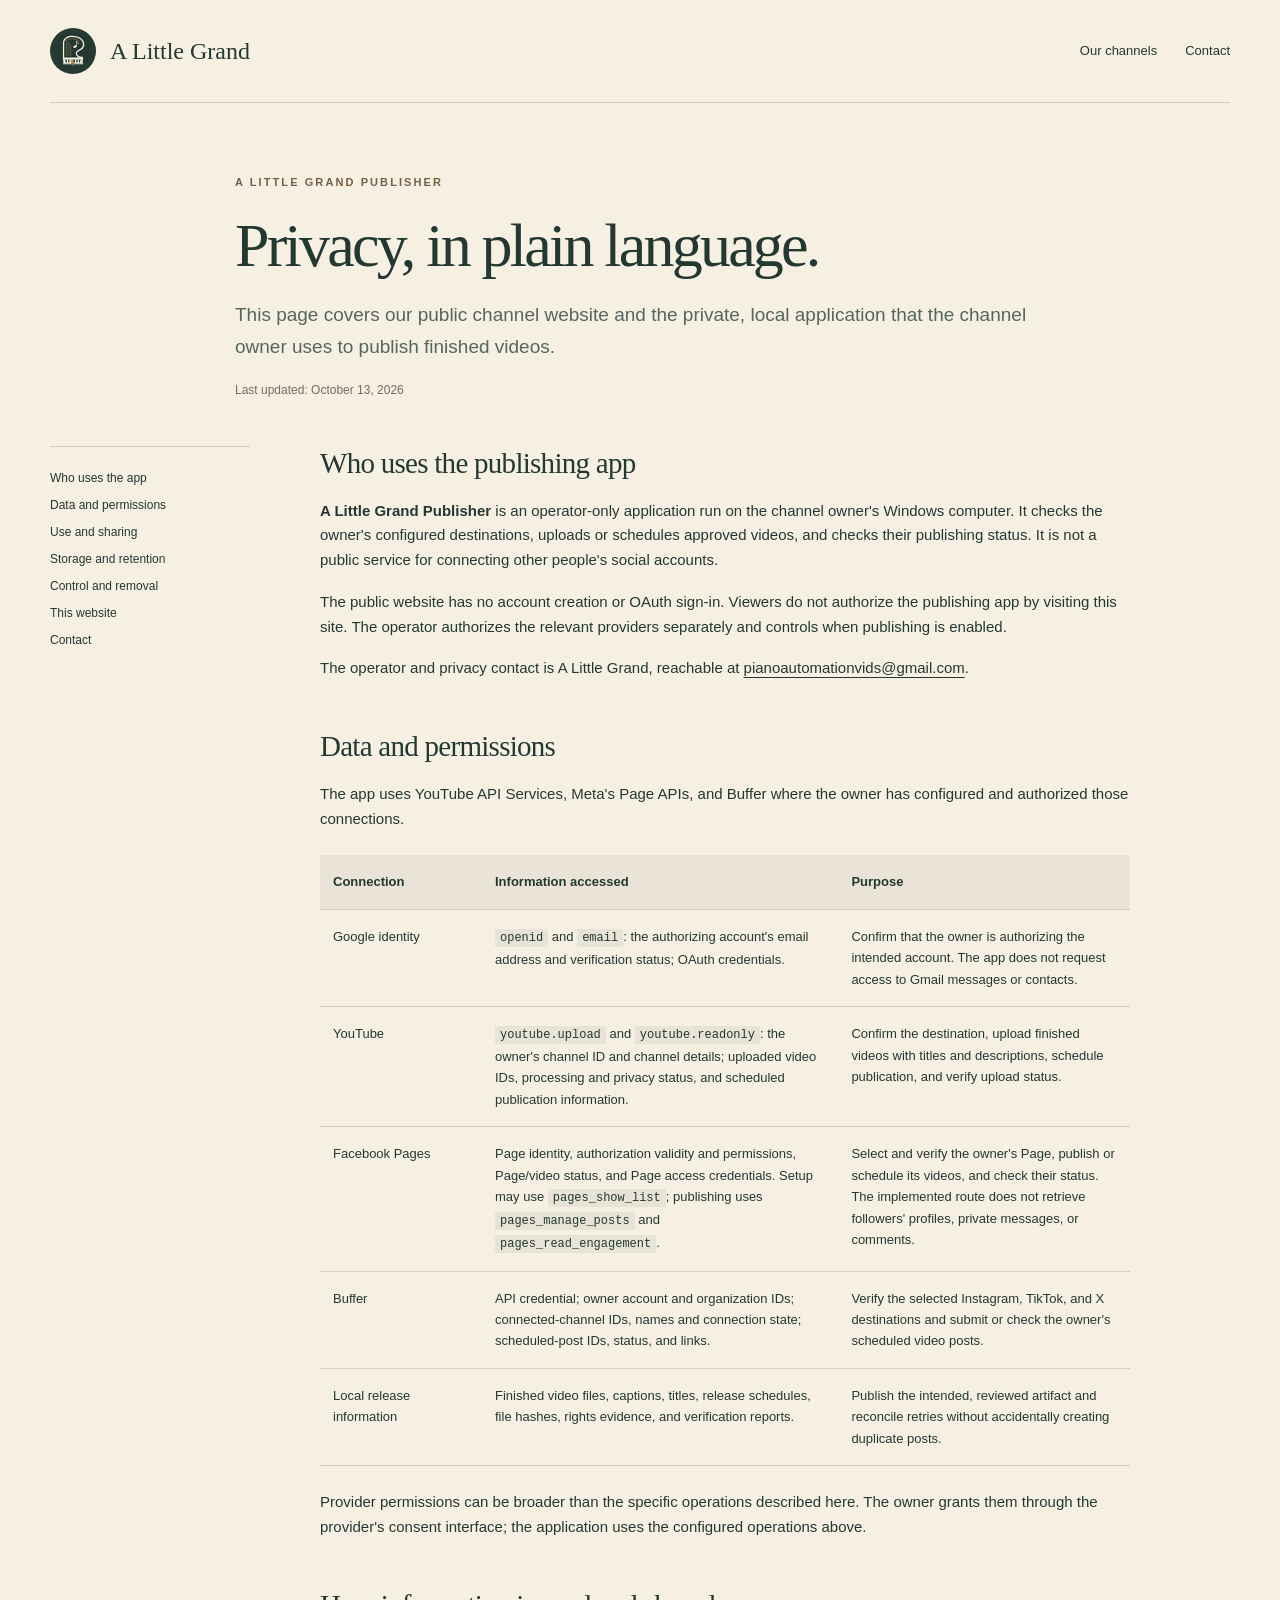
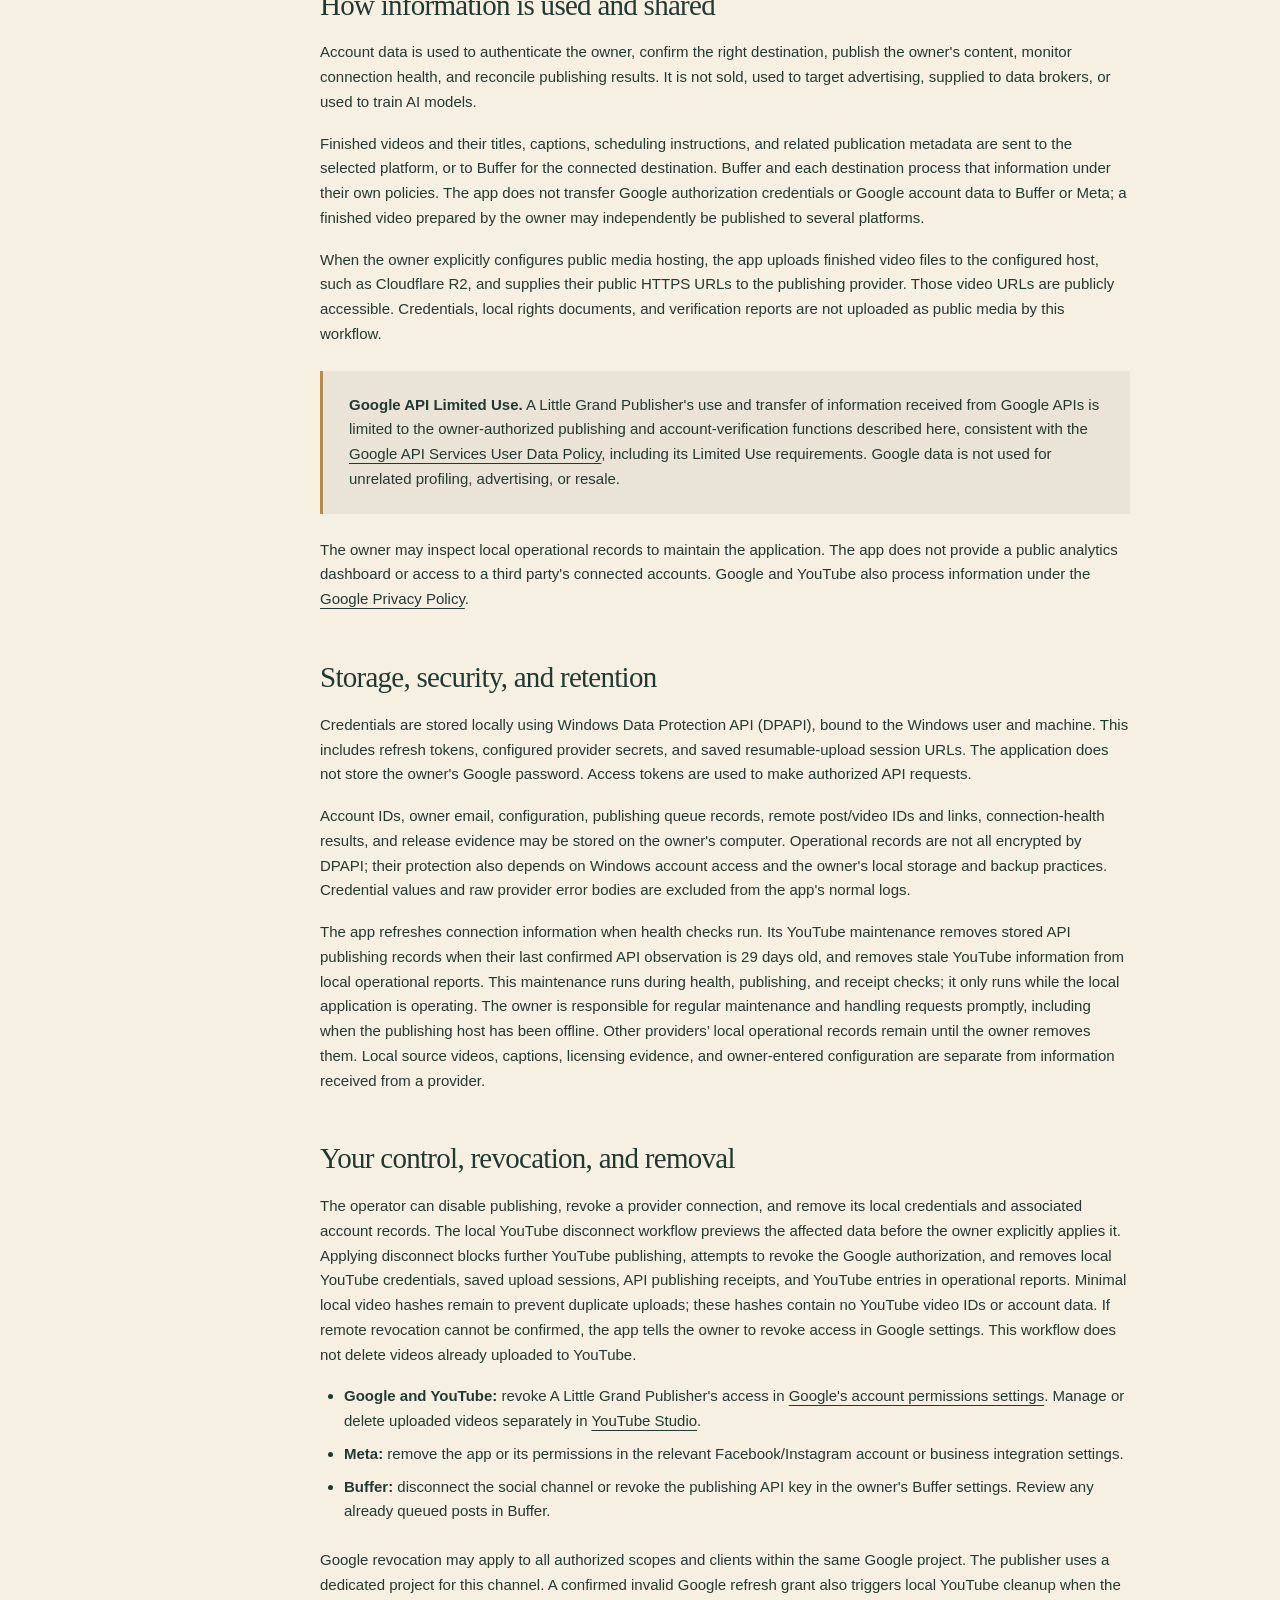
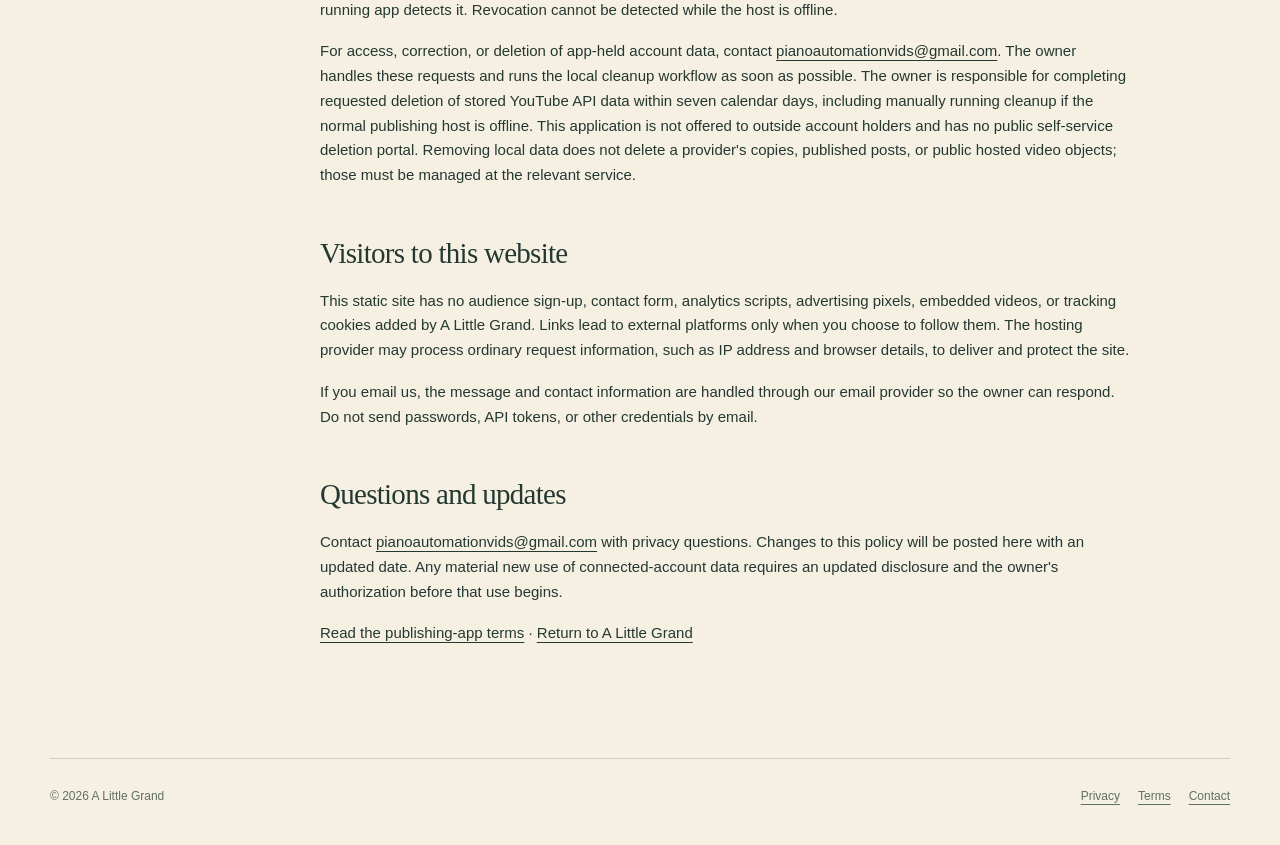
==== privacy.html @ bc4a66a6 "Publish A Little Grand channel site and app policies" ====
<!doctype html><html lang="en"><head><meta charset="utf-8"><meta name="viewport" content="width=device-width,initial-scale=1"><title>Privacy — A Little Grand Publisher</title><meta name="description" content="How A Little Grand's operator-only publishing application accesses, uses, stores, and shares account information."><meta name="theme-color" content="#243832"><meta name="referrer" content="strict-origin-when-cross-origin"><link rel="icon" href="assets/icon.png"><link rel="stylesheet" href="style.css"></head><body>
<a class="skip" href="#main">Skip to content</a><header class="site-header wrap"><a class="brand" href="./"><img src="assets/mark.svg" alt="" width="46" height="46">A Little Grand</a><nav class="nav" aria-label="Main"><a href="./#listen">Our channels</a><a href="mailto:pianoautomationvids@gmail.com">Contact</a></nav></header>
<main id="main" class="wrap"><div class="legal-heading"><p class="eyebrow">A Little Grand Publisher</p><h1>Privacy, in plain language.</h1><p class="summary">This page covers our public channel website and the private, local application that the channel owner uses to publish finished videos.</p><p class="updated">Last updated: October 13, 2026</p></div>
<div class="legal-layout"><nav class="legal-toc" aria-label="Privacy contents"><a href="#publisher">Who uses the app</a><a href="#data">Data and permissions</a><a href="#sharing">Use and sharing</a><a href="#storage">Storage and retention</a><a href="#control">Control and removal</a><a href="#website">This website</a><a href="#contact">Contact</a></nav><article class="legal-content">
<h2 id="publisher">Who uses the publishing app</h2><p><strong>A Little Grand Publisher</strong> is an operator-only application run on the channel owner's Windows computer. It checks the owner's configured destinations, uploads or schedules approved videos, and checks their publishing status. It is not a public service for connecting other people's social accounts.</p><p>The public website has no account creation or OAuth sign-in. Viewers do not authorize the publishing app by visiting this site. The operator authorizes the relevant providers separately and controls when publishing is enabled.</p><p>The operator and privacy contact is A Little Grand, reachable at <a href="mailto:pianoautomationvids@gmail.com">pianoautomationvids@gmail.com</a>.</p>
<h2 id="data">Data and permissions</h2><p>The app uses YouTube API Services, Meta's Page APIs, and Buffer where the owner has configured and authorized those connections.</p><table><thead><tr><th>Connection</th><th>Information accessed</th><th>Purpose</th></tr></thead><tbody>
<tr><td>Google identity</td><td><code>openid</code> and <code>email</code>: the authorizing account's email address and verification status; OAuth credentials.</td><td>Confirm that the owner is authorizing the intended account. The app does not request access to Gmail messages or contacts.</td></tr>
<tr><td>YouTube</td><td><code>youtube.upload</code> and <code>youtube.readonly</code>: the owner's channel ID and channel details; uploaded video IDs, processing and privacy status, and scheduled publication information.</td><td>Confirm the destination, upload finished videos with titles and descriptions, schedule publication, and verify upload status.</td></tr>
<tr><td>Facebook Pages</td><td>Page identity, authorization validity and permissions, Page/video status, and Page access credentials. Setup may use <code>pages_show_list</code>; publishing uses <code>pages_manage_posts</code> and <code>pages_read_engagement</code>.</td><td>Select and verify the owner's Page, publish or schedule its videos, and check their status. The implemented route does not retrieve followers' profiles, private messages, or comments.</td></tr>
<tr><td>Buffer</td><td>API credential; owner account and organization IDs; connected-channel IDs, names and connection state; scheduled-post IDs, status, and links.</td><td>Verify the selected Instagram, TikTok, and X destinations and submit or check the owner's scheduled video posts.</td></tr>
<tr><td>Local release information</td><td>Finished video files, captions, titles, release schedules, file hashes, rights evidence, and verification reports.</td><td>Publish the intended, reviewed artifact and reconcile retries without accidentally creating duplicate posts.</td></tr>
</tbody></table><p>Provider permissions can be broader than the specific operations described here. The owner grants them through the provider's consent interface; the application uses the configured operations above.</p>
<h2 id="sharing">How information is used and shared</h2><p>Account data is used to authenticate the owner, confirm the right destination, publish the owner's content, monitor connection health, and reconcile publishing results. It is not sold, used to target advertising, supplied to data brokers, or used to train AI models.</p><p>Finished videos and their titles, captions, scheduling instructions, and related publication metadata are sent to the selected platform, or to Buffer for the connected destination. Buffer and each destination process that information under their own policies. The app does not transfer Google authorization credentials or Google account data to Buffer or Meta; a finished video prepared by the owner may independently be published to several platforms.</p><p>When the owner explicitly configures public media hosting, the app uploads finished video files to the configured host, such as Cloudflare R2, and supplies their public HTTPS URLs to the publishing provider. Those video URLs are publicly accessible. Credentials, local rights documents, and verification reports are not uploaded as public media by this workflow.</p><div class="notice"><p><strong>Google API Limited Use.</strong> A Little Grand Publisher's use and transfer of information received from Google APIs is limited to the owner-authorized publishing and account-verification functions described here, consistent with the <a href="https://developers.google.com/terms/api-services-user-data-policy">Google API Services User Data Policy</a>, including its Limited Use requirements. Google data is not used for unrelated profiling, advertising, or resale.</p></div><p>The owner may inspect local operational records to maintain the application. The app does not provide a public analytics dashboard or access to a third party's connected accounts. Google and YouTube also process information under the <a href="https://policies.google.com/privacy">Google Privacy Policy</a>.</p>
<h2 id="storage">Storage, security, and retention</h2><p>Credentials are stored locally using Windows Data Protection API (DPAPI), bound to the Windows user and machine. This includes refresh tokens, configured provider secrets, and saved resumable-upload session URLs. The application does not store the owner's Google password. Access tokens are used to make authorized API requests.</p><p>Account IDs, owner email, configuration, publishing queue records, remote post/video IDs and links, connection-health results, and release evidence may be stored on the owner's computer. Operational records are not all encrypted by DPAPI; their protection also depends on Windows account access and the owner's local storage and backup practices. Credential values and raw provider error bodies are excluded from the app's normal logs.</p><p>The app refreshes connection information when health checks run. Its YouTube maintenance removes stored API publishing records when their last confirmed API observation is 29 days old, and removes stale YouTube information from local operational reports. This maintenance runs during health, publishing, and receipt checks; it only runs while the local application is operating. The owner is responsible for regular maintenance and handling requests promptly, including when the publishing host has been offline. Other providers’ local operational records remain until the owner removes them. Local source videos, captions, licensing evidence, and owner-entered configuration are separate from information received from a provider.</p>
<h2 id="control">Your control, revocation, and removal</h2><p>The operator can disable publishing, revoke a provider connection, and remove its local credentials and associated account records. The local YouTube disconnect workflow previews the affected data before the owner explicitly applies it. Applying disconnect blocks further YouTube publishing, attempts to revoke the Google authorization, and removes local YouTube credentials, saved upload sessions, API publishing receipts, and YouTube entries in operational reports. Minimal local video hashes remain to prevent duplicate uploads; these hashes contain no YouTube video IDs or account data. If remote revocation cannot be confirmed, the app tells the owner to revoke access in Google settings. This workflow does not delete videos already uploaded to YouTube.</p><ul><li><strong>Google and YouTube:</strong> revoke A Little Grand Publisher's access in <a href="https://security.google.com/settings/security/permissions">Google's account permissions settings</a>. Manage or delete uploaded videos separately in <a href="https://studio.youtube.com/">YouTube Studio</a>.</li><li><strong>Meta:</strong> remove the app or its permissions in the relevant Facebook/Instagram account or business integration settings.</li><li><strong>Buffer:</strong> disconnect the social channel or revoke the publishing API key in the owner's Buffer settings. Review any already queued posts in Buffer.</li></ul><p>Google revocation may apply to all authorized scopes and clients within the same Google project. The publisher uses a dedicated project for this channel. A confirmed invalid Google refresh grant also triggers local YouTube cleanup when the running app detects it. Revocation cannot be detected while the host is offline.</p><p>For access, correction, or deletion of app-held account data, contact <a href="mailto:pianoautomationvids@gmail.com?subject=Publishing%20app%20data%20request">pianoautomationvids@gmail.com</a>. The owner handles these requests and runs the local cleanup workflow as soon as possible. The owner is responsible for completing requested deletion of stored YouTube API data within seven calendar days, including manually running cleanup if the normal publishing host is offline. This application is not offered to outside account holders and has no public self-service deletion portal. Removing local data does not delete a provider's copies, published posts, or public hosted video objects; those must be managed at the relevant service.</p>
<h2 id="website">Visitors to this website</h2><p>This static site has no audience sign-up, contact form, analytics scripts, advertising pixels, embedded videos, or tracking cookies added by A Little Grand. Links lead to external platforms only when you choose to follow them. The hosting provider may process ordinary request information, such as IP address and browser details, to deliver and protect the site.</p><p>If you email us, the message and contact information are handled through our email provider so the owner can respond. Do not send passwords, API tokens, or other credentials by email.</p>
<h2 id="contact">Questions and updates</h2><p>Contact <a href="mailto:pianoautomationvids@gmail.com">pianoautomationvids@gmail.com</a> with privacy questions. Changes to this policy will be posted here with an updated date. Any material new use of connected-account data requires an updated disclosure and the owner's authorization before that use begins.</p><p><a href="terms.html">Read the publishing-app terms</a> · <a href="./">Return to A Little Grand</a></p>
</article></div></main><footer class="site-footer wrap"><div>© 2026 A Little Grand</div><nav class="footer-links" aria-label="Legal"><a href="privacy.html" aria-current="page">Privacy</a><a href="terms.html">Terms</a><a href="mailto:pianoautomationvids@gmail.com">Contact</a></nav></footer></body></html>
---- style.css ----
:root{--ivory:#f6f0e3;--paper:#fcf8ef;--green:#243832;--brass:#b98c4d;--muted:#62716b;--line:#d6cebd;color-scheme:light}*{box-sizing:border-box}html{scroll-behavior:smooth}body{margin:0;background:var(--ivory);color:var(--green);font-family:Arial,Helvetica,sans-serif;font-size:16px;line-height:1.65}a{color:inherit;text-underline-offset:4px}a:hover{color:#855e2c}a:focus-visible{outline:3px solid var(--brass);outline-offset:5px}.wrap{width:min(1180px,calc(100% - 80px));margin-inline:auto}.skip{position:absolute;left:20px;top:-100px;background:var(--paper);padding:10px 20px;z-index:9}.skip:focus{top:10px}.site-header{display:flex;align-items:center;justify-content:space-between;padding:28px 0;border-bottom:1px solid var(--line);gap:20px}.brand{display:flex;gap:14px;align-items:center;text-decoration:none;font:24px Georgia,serif;white-space:nowrap}.brand img{width:46px;height:46px;border-radius:50%}.nav{display:flex;gap:28px;font-size:13px}.nav a{text-decoration:none}.eyebrow{text-transform:uppercase;letter-spacing:.19em;font-size:11px;font-weight:700;color:#756044}.hero{display:grid;grid-template-columns:1.15fr 1fr;align-items:center;gap:60px;padding:96px 0 104px}.hero h1{font:clamp(46px,5.9vw,79px)/1.07 Georgia,serif;font-weight:400;letter-spacing:-.055em;margin:24px 0 27px}.hero h1 em{font-weight:400;color:#936c37}.hero .intro{max-width:460px;font-size:17px;color:#596860}.hero-actions{display:flex;flex-wrap:wrap;gap:20px;align-items:center;margin-top:34px}.button{display:inline-flex;align-items:center;gap:30px;padding:13px 22px;background:var(--green);color:var(--ivory);text-decoration:none;font-size:13px;letter-spacing:.03em}.button:hover{background:#3c5145;color:var(--paper)}.text-link{font-size:13px}.hero-art{position:relative;background:var(--green);aspect-ratio:1/1.11;display:flex;align-items:center;justify-content:center;border-radius:47% 47% 1px 1px;overflow:hidden}.hero-art:before{content:"";position:absolute;inset:22px;border:1px solid #b98c4d45;border-radius:47% 47% 1px 1px;pointer-events:none}.hero-art img{width:96%;height:auto}.hero-art .art-label{position:absolute;bottom:28px;color:#dac295;font-size:10px;letter-spacing:.24em;text-transform:uppercase}.staff-divider{height:24px;background:repeating-linear-gradient(to bottom,transparent 0,transparent 4px,var(--line) 4px,var(--line) 5px,transparent 5px,transparent 6px);opacity:.65}.section{padding:76px 0}.section-heading{display:flex;justify-content:space-between;align-items:flex-end;gap:30px;margin-bottom:34px}.section h2{font:40px/1.18 Georgia,serif;font-weight:400;letter-spacing:-.035em;margin:10px 0}.section-heading p{max-width:330px;color:var(--muted);font-size:14px}.platforms{display:grid;grid-template-columns:1fr 1fr;gap:0 54px}.platform-link{display:grid;grid-template-columns:32px 1fr auto;align-items:center;gap:16px;padding:25px 0;border-top:1px solid var(--line);text-decoration:none}.platform-link .number{font-size:11px;color:#927647}.platform-link strong{font-family:Georgia,serif;font-weight:400;font-size:25px;display:block}.platform-link small{font-size:12px;color:var(--muted)}.platform-link .arrow{font-size:22px;font-weight:400}.about{background:#e9e4d7;border-block:1px solid var(--line)}.about .wrap{display:grid;grid-template-columns:1fr 1fr;gap:90px}.about h2{max-width:330px}.about p{color:#516158;margin:0 0 18px}.wordmark-band{padding:68px 0 48px;text-align:center}.wordmark-band img{width:min(650px,90%);height:auto}.wordmark-band p{font-size:10px;letter-spacing:.24em;text-transform:uppercase;color:#927647}.site-footer{border-top:1px solid var(--line);padding:28px 0 42px;display:flex;justify-content:space-between;align-items:flex-start;gap:30px;font-size:12px;color:#607064}.footer-links{display:flex;flex-wrap:wrap;gap:18px}.footer-contact{margin:7px 0 0}.site-footer a{color:inherit}.legal-heading{max-width:810px;margin:70px auto 45px}.legal-heading h1{font:clamp(42px,5vw,62px)/1.1 Georgia,serif;letter-spacing:-.045em;font-weight:400;margin:20px 0}.legal-heading .summary{font-size:19px;color:#56655d}.updated{font-size:12px;color:#776d59}.legal-layout{display:grid;grid-template-columns:200px minmax(0,810px);gap:70px;margin-bottom:95px}.legal-toc{font-size:12px;align-self:start;position:sticky;top:30px;line-height:2.25;border-top:1px solid var(--line);padding-top:18px}.legal-toc a{display:block;text-decoration:none}.legal-content{font-size:15px}.legal-content h2{font:29px/1.2 Georgia,serif;font-weight:400;letter-spacing:-.025em;margin:48px 0 18px;scroll-margin-top:28px}.legal-content h2:first-child{margin-top:0}.legal-content p{margin:0 0 17px}.legal-content ul,.legal-content ol{padding-left:24px;margin:12px 0 24px}.legal-content li{margin:8px 0}.notice{background:#e9e4d7;padding:22px 26px;border-left:3px solid var(--brass);margin:24px 0}.notice p:last-child{margin-bottom:0}.legal-content table{border-collapse:collapse;width:100%;font-size:13px;margin:24px 0;overflow-wrap:anywhere}.legal-content th,.legal-content td{padding:16px 13px;text-align:left;vertical-align:top;border-bottom:1px solid var(--line)}.legal-content th{background:#e9e4d7}.legal-content code{background:#e8e3d7;padding:2px 5px;font-size:12px;overflow-wrap:anywhere}.legal-content a{overflow-wrap:anywhere}.terms-copy{max-width:810px;margin:0 auto 95px}.app-link{font-size:13px;margin-top:24px}@media(max-width:850px){.wrap{width:calc(100% - 44px)}.hero{gap:32px;padding:64px 0}.hero h1{font-size:52px}.hero-art .art-label{font-size:8px;bottom:19px}.about .wrap{gap:40px}.legal-layout{grid-template-columns:145px minmax(0,1fr);gap:28px}.section{padding:55px 0}.platforms{gap:0 30px}}@media(max-width:600px){.site-header{padding:20px 0}.brand{font-size:21px;gap:10px}.brand img{width:38px;height:38px}.nav{gap:16px;font-size:12px}.nav .desktop-link{display:none}.hero{grid-template-columns:1fr;padding:50px 0 54px;gap:42px}.hero h1{font-size:58px;max-width:390px}.hero .intro{font-size:16px}.hero-art{max-width:360px;width:100%;margin:auto;aspect-ratio:1.06}.hero-art img{width:89%}.hero-art .art-label{bottom:18px}.section-heading{display:block}.section h2{font-size:34px}.section-heading p{max-width:none}.platforms{grid-template-columns:1fr}.platform-link{padding:21px 0}.about .wrap{grid-template-columns:1fr;gap:25px}.site-footer{display:block}.footer-links{margin-top:24px}.wordmark-band{padding:48px 0 35px}.legal-heading{margin:48px 0 34px}.legal-heading .summary{font-size:17px}.legal-layout{display:block;margin-bottom:65px}.legal-toc{position:static;display:flex;gap:10px 19px;flex-wrap:wrap;border-bottom:1px solid var(--line);padding:14px 0;margin-bottom:35px}.legal-toc a{display:inline}.legal-content h2{font-size:26px}.legal-content table,.legal-content tbody,.legal-content tr,.legal-content td{display:block}.legal-content thead{display:none}.legal-content tr{padding:12px 0;border-bottom:1px solid var(--line)}.legal-content td{border:0;padding:6px 0}.legal-content td:first-child{font-weight:700}.legal-content .notice{padding:18px}.terms-copy{margin-bottom:65px}}@media(prefers-reduced-motion:reduce){html{scroll-behavior:auto}}

@media(min-width:601px){.legal-content th:first-child,.legal-content td:first-child{width:20%}.legal-content th:nth-child(2){width:44%}.legal-content th:nth-child(3){width:36%}}

.app-disclosure{padding:0 0 40px;font-size:12px;color:var(--muted)}.app-disclosure h2{font-size:12px;font-weight:700;margin:0 0 8px}.app-disclosure p{max-width:770px;margin:0}.platform-link .number,.wordmark-band p{color:#806236}
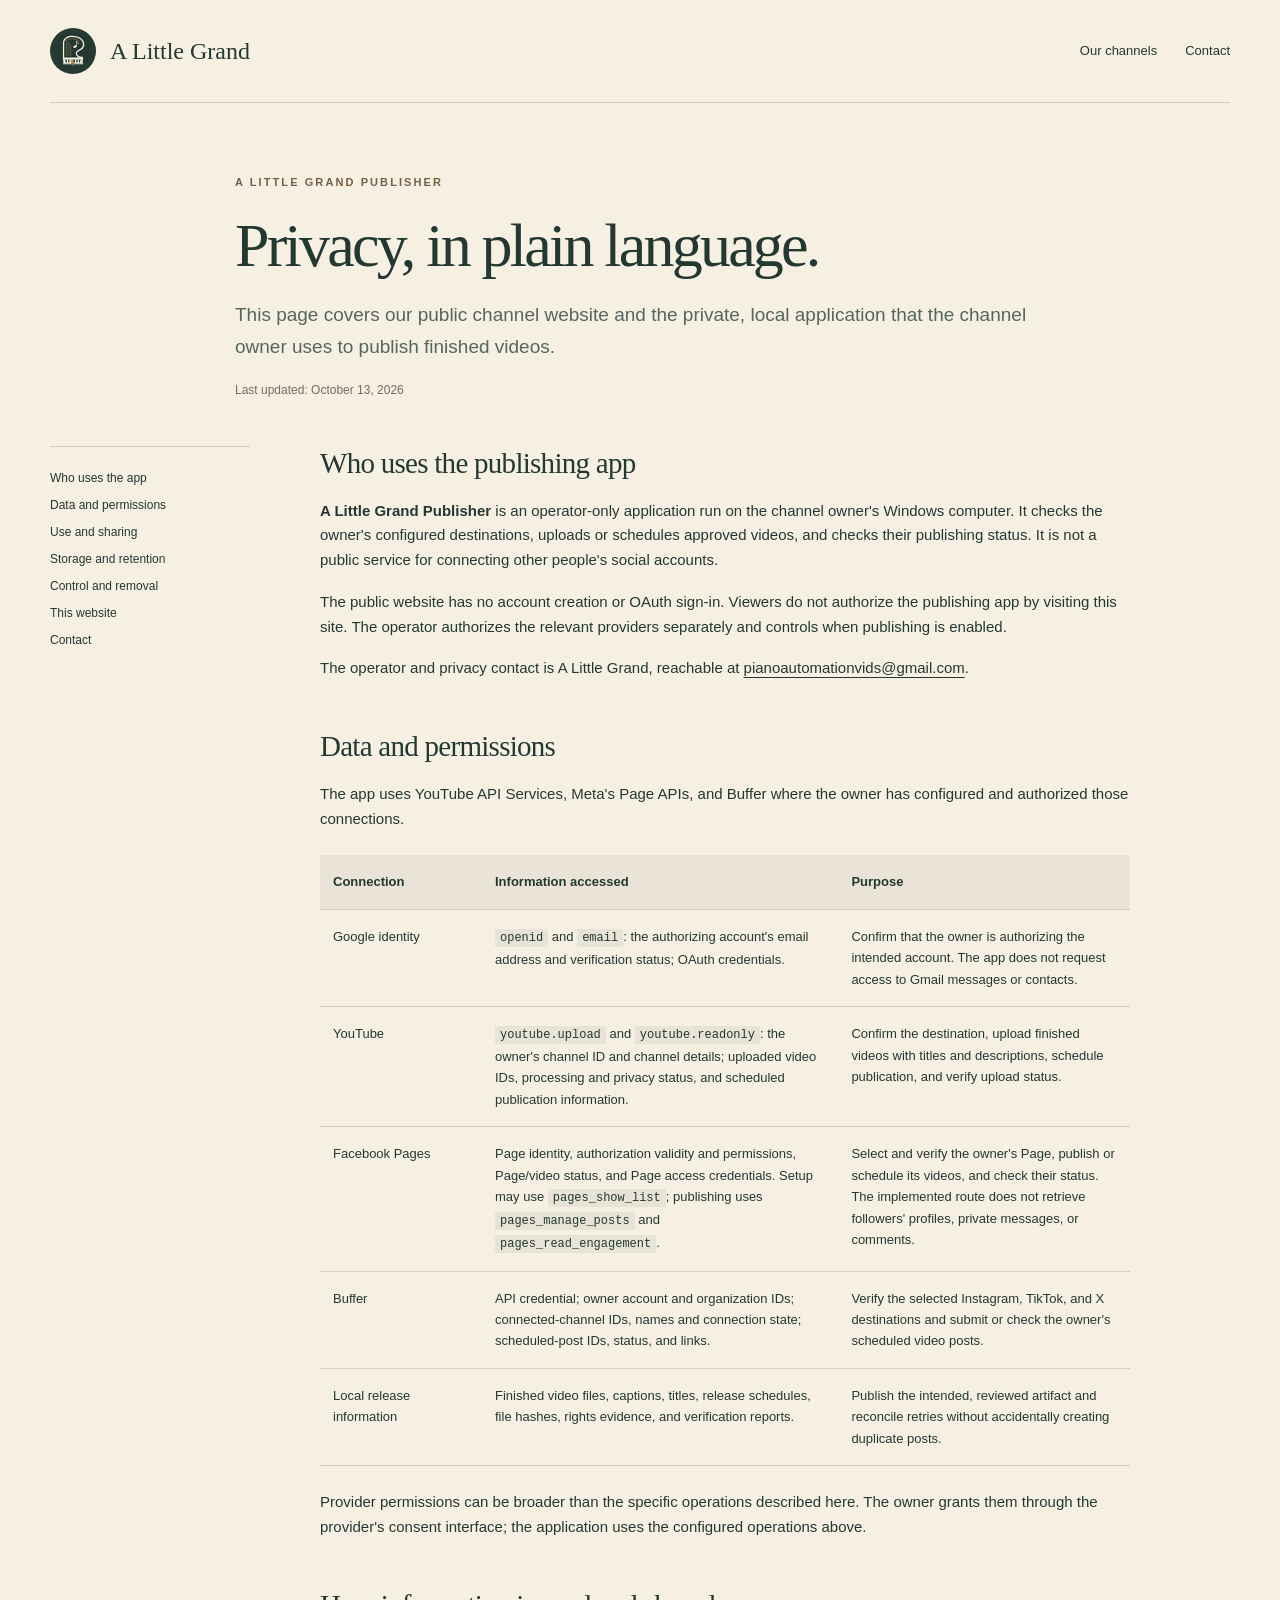
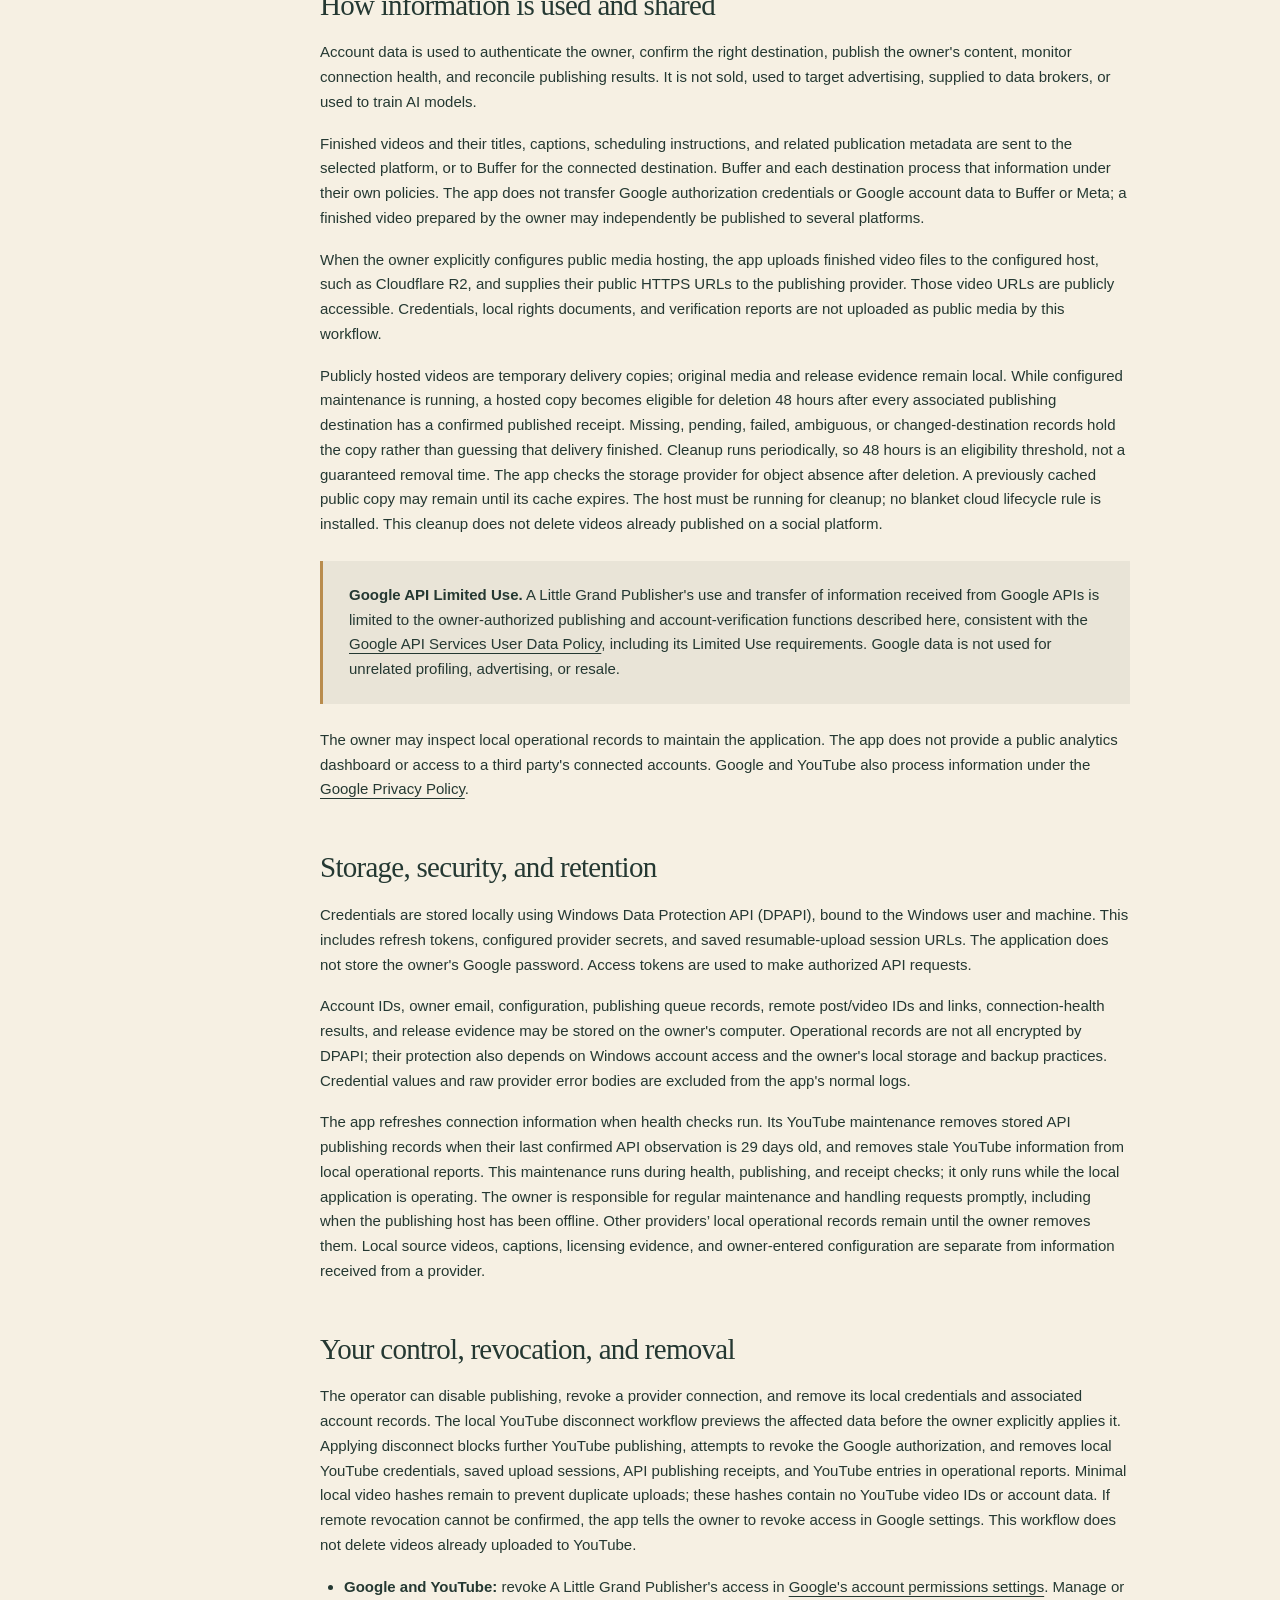
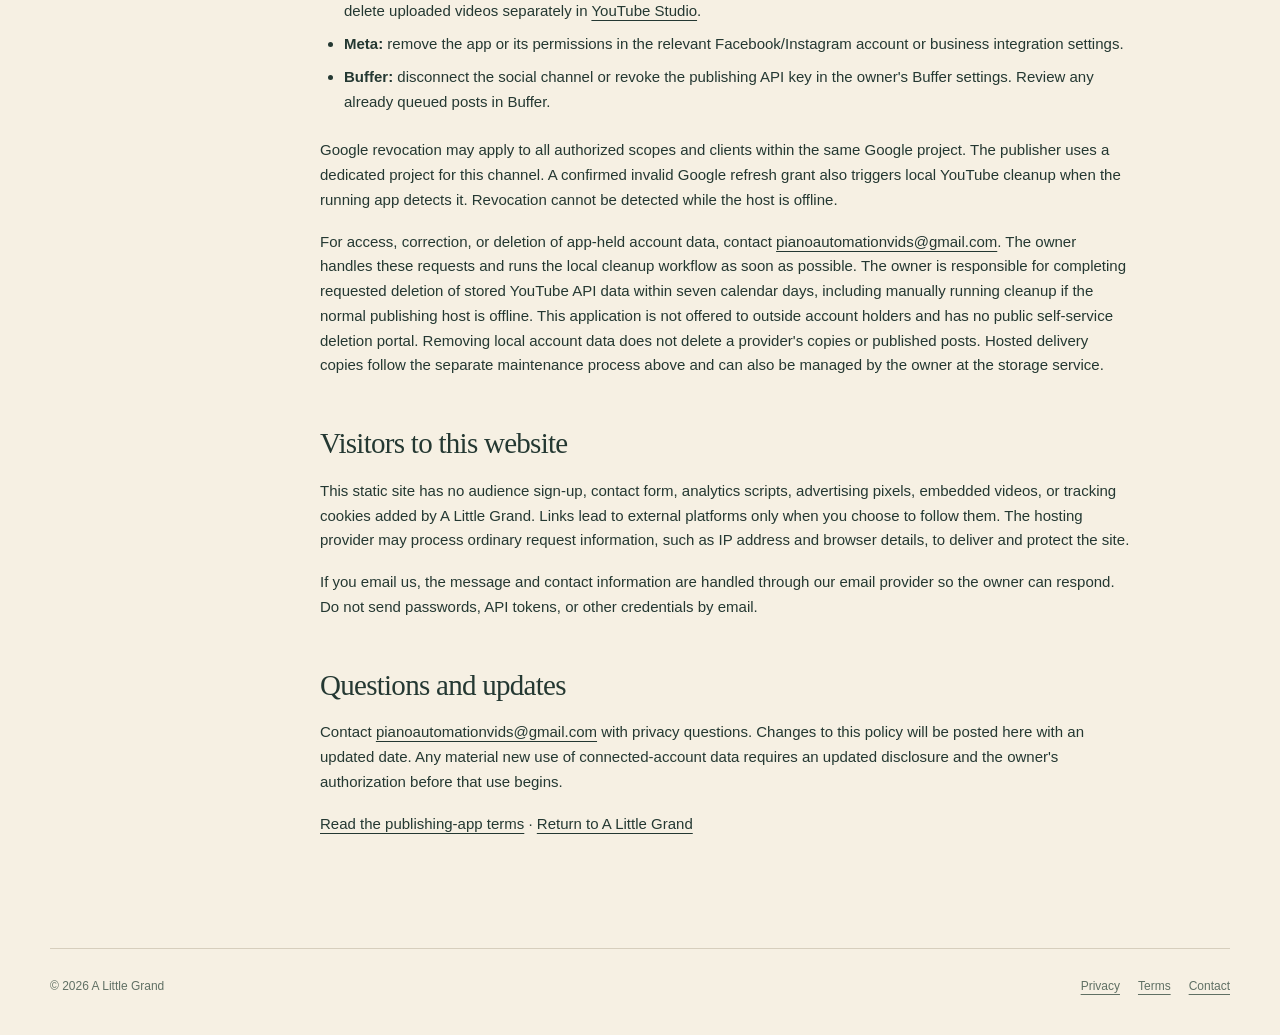
==== commit d14ca0ac: "Describe receipt-gated temporary media cleanup" ====
--- a/privacy.html
+++ b/privacy.html
@@ -10,9 +10,9 @@
 <tr><td>Buffer</td><td>API credential; owner account and organization IDs; connected-channel IDs, names and connection state; scheduled-post IDs, status, and links.</td><td>Verify the selected Instagram, TikTok, and X destinations and submit or check the owner's scheduled video posts.</td></tr>
 <tr><td>Local release information</td><td>Finished video files, captions, titles, release schedules, file hashes, rights evidence, and verification reports.</td><td>Publish the intended, reviewed artifact and reconcile retries without accidentally creating duplicate posts.</td></tr>
 </tbody></table><p>Provider permissions can be broader than the specific operations described here. The owner grants them through the provider's consent interface; the application uses the configured operations above.</p>
-<h2 id="sharing">How information is used and shared</h2><p>Account data is used to authenticate the owner, confirm the right destination, publish the owner's content, monitor connection health, and reconcile publishing results. It is not sold, used to target advertising, supplied to data brokers, or used to train AI models.</p><p>Finished videos and their titles, captions, scheduling instructions, and related publication metadata are sent to the selected platform, or to Buffer for the connected destination. Buffer and each destination process that information under their own policies. The app does not transfer Google authorization credentials or Google account data to Buffer or Meta; a finished video prepared by the owner may independently be published to several platforms.</p><p>When the owner explicitly configures public media hosting, the app uploads finished video files to the configured host, such as Cloudflare R2, and supplies their public HTTPS URLs to the publishing provider. Those video URLs are publicly accessible. Credentials, local rights documents, and verification reports are not uploaded as public media by this workflow.</p><div class="notice"><p><strong>Google API Limited Use.</strong> A Little Grand Publisher's use and transfer of information received from Google APIs is limited to the owner-authorized publishing and account-verification functions described here, consistent with the <a href="https://developers.google.com/terms/api-services-user-data-policy">Google API Services User Data Policy</a>, including its Limited Use requirements. Google data is not used for unrelated profiling, advertising, or resale.</p></div><p>The owner may inspect local operational records to maintain the application. The app does not provide a public analytics dashboard or access to a third party's connected accounts. Google and YouTube also process information under the <a href="https://policies.google.com/privacy">Google Privacy Policy</a>.</p>
+<h2 id="sharing">How information is used and shared</h2><p>Account data is used to authenticate the owner, confirm the right destination, publish the owner's content, monitor connection health, and reconcile publishing results. It is not sold, used to target advertising, supplied to data brokers, or used to train AI models.</p><p>Finished videos and their titles, captions, scheduling instructions, and related publication metadata are sent to the selected platform, or to Buffer for the connected destination. Buffer and each destination process that information under their own policies. The app does not transfer Google authorization credentials or Google account data to Buffer or Meta; a finished video prepared by the owner may independently be published to several platforms.</p><p>When the owner explicitly configures public media hosting, the app uploads finished video files to the configured host, such as Cloudflare R2, and supplies their public HTTPS URLs to the publishing provider. Those video URLs are publicly accessible. Credentials, local rights documents, and verification reports are not uploaded as public media by this workflow.</p><p>Publicly hosted videos are temporary delivery copies; original media and release evidence remain local. While configured maintenance is running, a hosted copy becomes eligible for deletion 48 hours after every associated publishing destination has a confirmed published receipt. Missing, pending, failed, ambiguous, or changed-destination records hold the copy rather than guessing that delivery finished. Cleanup runs periodically, so 48 hours is an eligibility threshold, not a guaranteed removal time. The app checks the storage provider for object absence after deletion. A previously cached public copy may remain until its cache expires. The host must be running for cleanup; no blanket cloud lifecycle rule is installed. This cleanup does not delete videos already published on a social platform.</p><div class="notice"><p><strong>Google API Limited Use.</strong> A Little Grand Publisher's use and transfer of information received from Google APIs is limited to the owner-authorized publishing and account-verification functions described here, consistent with the <a href="https://developers.google.com/terms/api-services-user-data-policy">Google API Services User Data Policy</a>, including its Limited Use requirements. Google data is not used for unrelated profiling, advertising, or resale.</p></div><p>The owner may inspect local operational records to maintain the application. The app does not provide a public analytics dashboard or access to a third party's connected accounts. Google and YouTube also process information under the <a href="https://policies.google.com/privacy">Google Privacy Policy</a>.</p>
 <h2 id="storage">Storage, security, and retention</h2><p>Credentials are stored locally using Windows Data Protection API (DPAPI), bound to the Windows user and machine. This includes refresh tokens, configured provider secrets, and saved resumable-upload session URLs. The application does not store the owner's Google password. Access tokens are used to make authorized API requests.</p><p>Account IDs, owner email, configuration, publishing queue records, remote post/video IDs and links, connection-health results, and release evidence may be stored on the owner's computer. Operational records are not all encrypted by DPAPI; their protection also depends on Windows account access and the owner's local storage and backup practices. Credential values and raw provider error bodies are excluded from the app's normal logs.</p><p>The app refreshes connection information when health checks run. Its YouTube maintenance removes stored API publishing records when their last confirmed API observation is 29 days old, and removes stale YouTube information from local operational reports. This maintenance runs during health, publishing, and receipt checks; it only runs while the local application is operating. The owner is responsible for regular maintenance and handling requests promptly, including when the publishing host has been offline. Other providers’ local operational records remain until the owner removes them. Local source videos, captions, licensing evidence, and owner-entered configuration are separate from information received from a provider.</p>
-<h2 id="control">Your control, revocation, and removal</h2><p>The operator can disable publishing, revoke a provider connection, and remove its local credentials and associated account records. The local YouTube disconnect workflow previews the affected data before the owner explicitly applies it. Applying disconnect blocks further YouTube publishing, attempts to revoke the Google authorization, and removes local YouTube credentials, saved upload sessions, API publishing receipts, and YouTube entries in operational reports. Minimal local video hashes remain to prevent duplicate uploads; these hashes contain no YouTube video IDs or account data. If remote revocation cannot be confirmed, the app tells the owner to revoke access in Google settings. This workflow does not delete videos already uploaded to YouTube.</p><ul><li><strong>Google and YouTube:</strong> revoke A Little Grand Publisher's access in <a href="https://security.google.com/settings/security/permissions">Google's account permissions settings</a>. Manage or delete uploaded videos separately in <a href="https://studio.youtube.com/">YouTube Studio</a>.</li><li><strong>Meta:</strong> remove the app or its permissions in the relevant Facebook/Instagram account or business integration settings.</li><li><strong>Buffer:</strong> disconnect the social channel or revoke the publishing API key in the owner's Buffer settings. Review any already queued posts in Buffer.</li></ul><p>Google revocation may apply to all authorized scopes and clients within the same Google project. The publisher uses a dedicated project for this channel. A confirmed invalid Google refresh grant also triggers local YouTube cleanup when the running app detects it. Revocation cannot be detected while the host is offline.</p><p>For access, correction, or deletion of app-held account data, contact <a href="mailto:pianoautomationvids@gmail.com?subject=Publishing%20app%20data%20request">pianoautomationvids@gmail.com</a>. The owner handles these requests and runs the local cleanup workflow as soon as possible. The owner is responsible for completing requested deletion of stored YouTube API data within seven calendar days, including manually running cleanup if the normal publishing host is offline. This application is not offered to outside account holders and has no public self-service deletion portal. Removing local data does not delete a provider's copies, published posts, or public hosted video objects; those must be managed at the relevant service.</p>
+<h2 id="control">Your control, revocation, and removal</h2><p>The operator can disable publishing, revoke a provider connection, and remove its local credentials and associated account records. The local YouTube disconnect workflow previews the affected data before the owner explicitly applies it. Applying disconnect blocks further YouTube publishing, attempts to revoke the Google authorization, and removes local YouTube credentials, saved upload sessions, API publishing receipts, and YouTube entries in operational reports. Minimal local video hashes remain to prevent duplicate uploads; these hashes contain no YouTube video IDs or account data. If remote revocation cannot be confirmed, the app tells the owner to revoke access in Google settings. This workflow does not delete videos already uploaded to YouTube.</p><ul><li><strong>Google and YouTube:</strong> revoke A Little Grand Publisher's access in <a href="https://security.google.com/settings/security/permissions">Google's account permissions settings</a>. Manage or delete uploaded videos separately in <a href="https://studio.youtube.com/">YouTube Studio</a>.</li><li><strong>Meta:</strong> remove the app or its permissions in the relevant Facebook/Instagram account or business integration settings.</li><li><strong>Buffer:</strong> disconnect the social channel or revoke the publishing API key in the owner's Buffer settings. Review any already queued posts in Buffer.</li></ul><p>Google revocation may apply to all authorized scopes and clients within the same Google project. The publisher uses a dedicated project for this channel. A confirmed invalid Google refresh grant also triggers local YouTube cleanup when the running app detects it. Revocation cannot be detected while the host is offline.</p><p>For access, correction, or deletion of app-held account data, contact <a href="mailto:pianoautomationvids@gmail.com?subject=Publishing%20app%20data%20request">pianoautomationvids@gmail.com</a>. The owner handles these requests and runs the local cleanup workflow as soon as possible. The owner is responsible for completing requested deletion of stored YouTube API data within seven calendar days, including manually running cleanup if the normal publishing host is offline. This application is not offered to outside account holders and has no public self-service deletion portal. Removing local account data does not delete a provider's copies or published posts. Hosted delivery copies follow the separate maintenance process above and can also be managed by the owner at the storage service.</p>
 <h2 id="website">Visitors to this website</h2><p>This static site has no audience sign-up, contact form, analytics scripts, advertising pixels, embedded videos, or tracking cookies added by A Little Grand. Links lead to external platforms only when you choose to follow them. The hosting provider may process ordinary request information, such as IP address and browser details, to deliver and protect the site.</p><p>If you email us, the message and contact information are handled through our email provider so the owner can respond. Do not send passwords, API tokens, or other credentials by email.</p>
 <h2 id="contact">Questions and updates</h2><p>Contact <a href="mailto:pianoautomationvids@gmail.com">pianoautomationvids@gmail.com</a> with privacy questions. Changes to this policy will be posted here with an updated date. Any material new use of connected-account data requires an updated disclosure and the owner's authorization before that use begins.</p><p><a href="terms.html">Read the publishing-app terms</a> · <a href="./">Return to A Little Grand</a></p>
 </article></div></main><footer class="site-footer wrap"><div>© 2026 A Little Grand</div><nav class="footer-links" aria-label="Legal"><a href="privacy.html" aria-current="page">Privacy</a><a href="terms.html">Terms</a><a href="mailto:pianoautomationvids@gmail.com">Contact</a></nav></footer></body></html>
